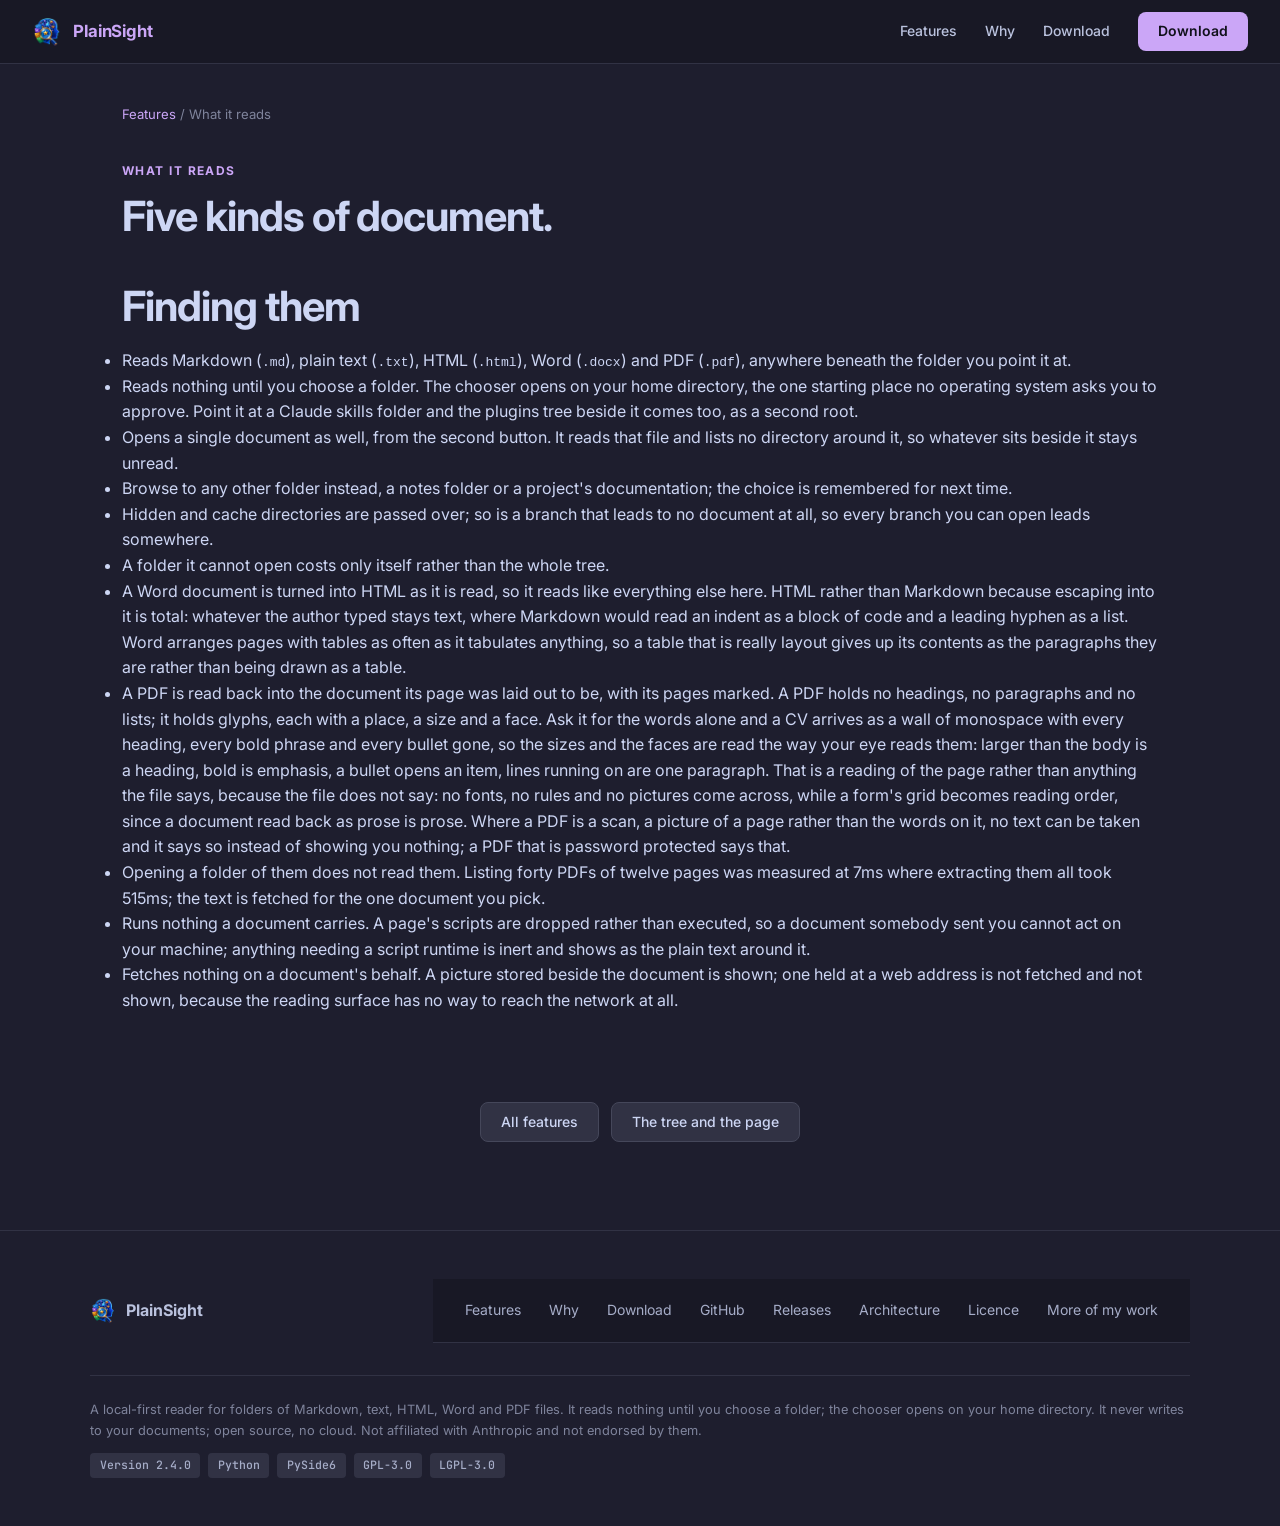
==== docs/documents.html @ 006ca3f9 "Link the rest of my work from every footer Every page's footer now ends with More of my work, leadin" ====
<!DOCTYPE html>
<html lang="en">
<head>
  <meta charset="UTF-8">
  <meta name="viewport" content="width=device-width, initial-scale=1.0">
  <title>PlainSight documents: what it reads and what each becomes</title>
  <meta name="description" content="What PlainSight reads and how: Markdown, text, HTML, Word and PDF beneath a folder you choose and what each becomes on the way to the pane. It runs nothing a document carries and fetches nothing on its behalf.">
  <link rel="canonical" href="https://ernster.dev/PlainSight/documents.html">
  <meta name="theme-color" content="#1e1e2e">
  <meta property="og:type" content="website">
  <meta property="og:site_name" content="PlainSight">
  <meta property="og:url" content="https://ernster.dev/PlainSight/documents.html">
  <meta property="og:title" content="PlainSight documents: what it reads and what each becomes">
  <meta property="og:description" content="What PlainSight reads and how: Markdown, text, HTML, Word and PDF beneath a folder you choose and what each becomes on the way to the pane. It runs nothing a document carries and fetches nothing on its behalf.">
  <meta property="og:image" content="https://ernster.dev/PlainSight/plainsight-512.png">
  <meta property="og:image:width" content="512">
  <meta property="og:image:height" content="512">
  <meta property="og:image:alt" content="PlainSight app icon">
  <meta property="og:locale" content="en_GB">
  <meta name="twitter:card" content="summary">
  <meta name="twitter:title" content="PlainSight documents: what it reads and what each becomes">
  <meta name="twitter:description" content="What PlainSight reads and how: Markdown, text, HTML, Word and PDF beneath a folder you choose and what each becomes on the way to the pane. It runs nothing a document carries and fetches nothing on its behalf.">
  <meta name="twitter:image" content="https://ernster.dev/PlainSight/plainsight-512.png">
  <link rel="icon" href="favicon.ico" sizes="any">
  <link rel="icon" type="image/png" sizes="32x32" href="favicon-32.png">
  <link rel="apple-touch-icon" href="apple-touch-icon.png">
  <link rel="preconnect" href="https://fonts.googleapis.com">
  <link rel="preconnect" href="https://fonts.gstatic.com" crossorigin>
  <link href="https://fonts.googleapis.com/css2?family=Inter:opsz,wght@14..32,300;14..32,400;14..32,500;14..32,600;14..32,700&family=JetBrains+Mono:wght@400;500&display=swap" rel="stylesheet">
  <link rel="stylesheet" href="styles.css">
</head>
<body>

<nav>
  <a class="nav-brand" href="./">
    <img src="plainsight-512.png" alt="PlainSight icon">
    <span>PlainSight</span>
  </a>
  <div class="nav-right">
    <a class="nav-link" href="features.html">Features</a>
    <a class="nav-link" href="why.html">Why</a>
    <a class="nav-link" href="download.html">Download</a>
    <a class="btn-primary" href="download.html">Download</a>
  </div>
</nav>

<div class="crumb"><a href="features.html">Features</a> <span aria-hidden="true">/</span> What it reads</div>

<section class="section">
  <div class="section-label">What it reads</div>
  <h1 class="section-title">Five kinds of document.</h1>

  <h2 class="section-title" style="margin-top:2.5rem;">Finding them</h2>
  <ul>
    <li>Reads Markdown (<code>.md</code>), plain text (<code>.txt</code>), HTML (<code>.html</code>), Word (<code>.docx</code>) and PDF (<code>.pdf</code>), anywhere beneath the folder you point it at.</li>
    <li>Reads nothing until you choose a folder. The chooser opens on your home directory, the one starting place no operating system asks you to approve. Point it at a Claude skills folder and the plugins tree beside it comes too, as a second root.</li>
    <li>Opens a single document as well, from the second button. It reads that file and lists no directory around it, so whatever sits beside it stays unread.</li>
    <li>Browse to any other folder instead, a notes folder or a project's documentation; the choice is remembered for next time.</li>
    <li>Hidden and cache directories are passed over; so is a branch that leads to no document at all, so every branch you can open leads somewhere.</li>
    <li>A folder it cannot open costs only itself rather than the whole tree.</li>
    <li>A Word document is turned into HTML as it is read, so it reads like everything else here. HTML rather than Markdown because escaping into it is total: whatever the author typed stays text, where Markdown would read an indent as a block of code and a leading hyphen as a list. Word arranges pages with tables as often as it tabulates anything, so a table that is really layout gives up its contents as the paragraphs they are rather than being drawn as a table.</li>
    <li>A PDF is read back into the document its page was laid out to be, with its pages marked. A PDF holds no headings, no paragraphs and no lists; it holds glyphs, each with a place, a size and a face. Ask it for the words alone and a CV arrives as a wall of monospace with every heading, every bold phrase and every bullet gone, so the sizes and the faces are read the way your eye reads them: larger than the body is a heading, bold is emphasis, a bullet opens an item, lines running on are one paragraph. That is a reading of the page rather than anything the file says, because the file does not say: no fonts, no rules and no pictures come across, while a form's grid becomes reading order, since a document read back as prose is prose. Where a PDF is a scan, a picture of a page rather than the words on it, no text can be taken and it says so instead of showing you nothing; a PDF that is password protected says that.</li>
    <li>Opening a folder of them does not read them. Listing forty PDFs of twelve pages was measured at 7ms where extracting them all took 515ms; the text is fetched for the one document you pick.</li>
    <li>Runs nothing a document carries. A page's scripts are dropped rather than executed, so a document somebody sent you cannot act on your machine; anything needing a script runtime is inert and shows as the plain text around it.</li>
    <li>Fetches nothing on a document's behalf. A picture stored beside the document is shown; one held at a web address is not fetched and not shown, because the reading surface has no way to reach the network at all.</li>
  </ul>
</section>

<section class="section onward">
  <p class="onward-links">
    <a class="btn-secondary" href="features.html">All features</a>
    <a class="btn-secondary" href="reading.html">The tree and the page</a>
  </p>
</section>

<footer>
  <div class="footer-inner">
    <div class="footer-top">
      <a class="footer-brand" href="./">
        <img src="plainsight-512.png" alt="PlainSight">
        <span>PlainSight</span>
      </a>
      <nav class="footer-links">
        <a href="features.html">Features</a>
        <a href="why.html">Why</a>
        <a href="download.html">Download</a>
        <a href="https://github.com/oernster/PlainSight">GitHub</a>
        <a href="https://github.com/oernster/PlainSight/releases">Releases</a>
        <a href="https://github.com/oernster/PlainSight/blob/main/ARCHITECTURE.md">Architecture</a>
        <a href="https://github.com/oernster/PlainSight/blob/main/LICENSE">Licence</a>
        <a href="https://ernster.dev">More of my work</a>
      </nav>
    </div>
    <div class="footer-bottom">
      <p>A local-first reader for folders of Markdown, text, HTML, Word and PDF files. It reads nothing until you choose a folder; the chooser opens on your home directory. It never writes to your documents; open source, no cloud. Not affiliated with Anthropic and not endorsed by them.</p>
      <div class="chips">
        <span class="chip">Version <!--VERSION-->2.4.0<!--/VERSION--></span>
        <span class="chip">Python</span>
        <span class="chip">PySide6</span>
        <span class="chip">GPL-3.0</span>
        <span class="chip">LGPL-3.0</span>
      </div>
    </div>
  </div>
</footer>

</body>
</html>
---- docs/styles.css ----
/* PlainSight site styles, shared by every page. Catppuccin Mocha. */

/* Catppuccin Mocha palette */
:root {
  --base:     #1e1e2e;
  --mantle:   #181825;
  --crust:    #11111b;
  --surface0: #313244;
  --surface1: #45475a;
  --surface2: #585b70;
  --overlay0: #6c7086;
  --overlay1: #7f849c;
  --subtext0: #a6adc8;
  --subtext1: #bac2de;
  --text:     #cdd6f4;
  --lavender: #b4befe;
  --blue:     #89b4fa;
  --sapphire: #74c7ec;
  --teal:     #94e2d5;
  --green:    #a6e3a1;
  --yellow:   #f9e2af;
  --peach:    #fab387;
  --maroon:   #eba0ac;
  --red:      #f38ba8;
  --mauve:    #cba6f7;
  --pink:     #f5c2e7;
  /* PlainSight's accent is the violet the application itself reads with. */
  --accent:        var(--mauve);
  --accent-rgb:    203, 166, 247;
}

*, *::before, *::after { box-sizing: border-box; margin: 0; padding: 0; }

html { scroll-behavior: smooth; }

body {
  font-family: 'Inter', system-ui, sans-serif;
  background: var(--base);
  color: var(--text);
  line-height: 1.6;
  -webkit-font-smoothing: antialiased;
}

/* Navigation */
nav {
  position: sticky;
  top: 0;
  z-index: 100;
  background: rgba(24, 24, 37, 0.88);
  backdrop-filter: blur(14px);
  -webkit-backdrop-filter: blur(14px);
  border-bottom: 1px solid var(--surface0);
  padding: 0 2rem;
  height: 64px;
  display: flex;
  align-items: center;
  justify-content: space-between;
}

.nav-brand { display: flex; align-items: center; gap: 0.7rem; text-decoration: none; }
.nav-brand img { width: 30px; height: 30px; }
.nav-brand span { font-size: 1.05rem; font-weight: 700; letter-spacing: -0.01em; color: var(--accent); }

.nav-right { display: flex; align-items: center; gap: 1.75rem; }
.nav-right a.nav-link {
  color: var(--subtext1);
  text-decoration: none;
  font-size: 0.875rem;
  font-weight: 500;
  transition: color 0.18s;
}
.nav-right a.nav-link:hover { color: var(--text); }

/* Buttons */
.btn-primary {
  display: inline-flex;
  align-items: center;
  gap: 0.45rem;
  background: var(--accent);
  color: var(--crust);
  text-decoration: none;
  font-weight: 600;
  font-size: 0.875rem;
  padding: 0.5rem 1.25rem;
  border-radius: 8px;
  transition: opacity 0.18s, transform 0.15s;
  white-space: nowrap;
}
.btn-primary:hover { opacity: 0.88; transform: translateY(-1px); }

.btn-secondary {
  display: inline-flex;
  align-items: center;
  gap: 0.45rem;
  background: var(--surface0);
  color: var(--text);
  text-decoration: none;
  font-weight: 500;
  font-size: 0.875rem;
  padding: 0.5rem 1.25rem;
  border-radius: 8px;
  border: 1px solid var(--surface1);
  transition: background 0.18s, transform 0.15s;
  white-space: nowrap;
}
.btn-secondary:hover { background: var(--surface1); transform: translateY(-1px); }

/* A button whose label is preceded by artwork rather than plain text. Sized in
   em against the button's own type, so the two stay in proportion if that type
   ever changes. At one line box the artwork could not be read, so the mark
   takes 1.8 times that and this button is deliberately taller than a text-only
   one beside it. display: block drops the inline descender space that would
   otherwise add a stray couple of pixels under the picture. */
.btn-secondary img {
  display: block;
  height: 2.7em;
  width: auto;
}


/* Hero */
.hero { max-width: 1100px; margin: 0 auto; padding: 5.5rem 2rem 3rem; text-align: center; }

.hero-icon {
  display: block;
  width: 168px;
  height: 168px;
  margin: 0 auto 2rem;
  filter: drop-shadow(0 22px 50px rgba(0, 0, 0, 0.5));
}

.badge {
  display: inline-flex;
  align-items: center;
  gap: 0.45rem;
  background: rgba(var(--accent-rgb), 0.12);
  border: 1px solid rgba(var(--accent-rgb), 0.3);
  color: var(--accent);
  font-size: 0.78rem;
  font-weight: 600;
  font-family: 'JetBrains Mono', monospace;
  padding: 0.3rem 0.9rem;
  border-radius: 99px;
  margin-bottom: 2rem;
  letter-spacing: 0.04em;
}
.badge-dot { width: 7px; height: 7px; border-radius: 50%; background: var(--accent); flex-shrink: 0; }

h1 {
  font-size: clamp(2.5rem, 6vw, 4.1rem);
  font-weight: 700;
  letter-spacing: -0.035em;
  line-height: 1.1;
  margin-bottom: 1.4rem;
}
h1 .accent { color: var(--accent); }

.hero-desc {
  font-size: 1.1rem;
  color: var(--subtext1);
  max-width: 600px;
  margin: 0 auto 2.75rem;
  line-height: 1.75;
}
.hero-desc strong { color: var(--text); font-weight: 600; }

.hero-cta { display: flex; gap: 1rem; justify-content: center; flex-wrap: wrap; margin-bottom: 4.5rem; }
.hero-cta .btn-primary, .hero-cta .btn-secondary { font-size: 0.975rem; padding: 0.7rem 1.75rem; }

.shot {
  border-radius: 16px;
  overflow: hidden;
  border: 1px solid var(--surface1);
  background: var(--crust);
  box-shadow:
    0 0 0 1px rgba(var(--accent-rgb), 0.06),
    0 36px 90px rgba(0, 0, 0, 0.7),
    0 0 120px rgba(var(--accent-rgb), 0.05);
}
.shot img { width: 100%; height: auto; display: block; }

.hero-shot { max-width: 620px; margin: 0 auto; }

/* Stats bar */
.stats-bar { background: var(--mantle); border-top: 1px solid var(--surface0); border-bottom: 1px solid var(--surface0); }
.stats-inner {
  max-width: 1100px;
  margin: 0 auto;
  padding: 2rem;
  display: flex;
  gap: 2rem;
  flex-wrap: wrap;
  justify-content: center;
  align-items: center;
}
.stat { text-align: center; padding: 0 1rem; }
.stat + .stat { border-left: 1px solid var(--surface1); }
.stat-value { font-size: 1.9rem; font-weight: 700; letter-spacing: -0.03em; color: var(--accent); line-height: 1; margin-bottom: 0.4rem; }
.stat-label { font-size: 0.8rem; color: var(--subtext0); font-weight: 500; letter-spacing: 0.02em; text-transform: uppercase; }

/* Section wrapper */
.section { max-width: 1100px; margin: 0 auto; padding: 5.5rem 2rem; }
.section-label {
  display: inline-block;
  color: var(--accent);
  font-size: 0.75rem;
  font-weight: 700;
  letter-spacing: 0.12em;
  text-transform: uppercase;
  margin-bottom: 0.75rem;
}
.section-title { font-size: clamp(1.8rem, 4vw, 2.6rem); font-weight: 700; letter-spacing: -0.025em; line-height: 1.2; margin-bottom: 1rem; }
.section-sub { font-size: 1.025rem; color: var(--subtext1); max-width: 560px; line-height: 1.75; margin-bottom: 3.5rem; }

/* Features grid */
/* Column counts stated outright rather than left to auto-fill, so the rule
   below can know when a last card would sit alone on its row. Each step is
   where three, then two, cards of at least 305px fit beside the section's
   own padding. */
.features-grid { display: grid; grid-template-columns: 1fr; gap: 1.25rem; }
@media (min-width: 700px) {
  .features-grid { grid-template-columns: repeat(2, 1fr); }
}
@media (min-width: 1020px) {
  .features-grid { grid-template-columns: repeat(3, 1fr); }
}
/* A last card left alone on its row spans it, reading as a closing note
   rather than a leftover; the same reasoning as .feat-wide below. */
@media (min-width: 700px) and (max-width: 1019px) {
  .features-grid > .feat:last-child:nth-child(odd) { grid-column: 1 / -1; }
}
@media (min-width: 1020px) {
  .features-grid > .feat:last-child:nth-child(3n+1) { grid-column: 1 / -1; }
}
.feat {
  background: var(--mantle);
  border: 1px solid var(--surface0);
  border-radius: 16px;
  padding: 1.75rem;
  transition: border-color 0.2s, transform 0.2s;
}
.feat:hover { border-color: var(--surface2); transform: translateY(-3px); }
.feat-icon {
  width: 44px;
  height: 44px;
  border-radius: 12px;
  display: flex;
  align-items: center;
  justify-content: center;
  margin-bottom: 1.1rem;
  flex-shrink: 0;
}
.ic-green  { background: rgba(166,227,161,0.15); color: var(--green); }
.ic-red    { background: rgba(243,139,168,0.15); color: var(--red); }
.ic-blue   { background: rgba(137,180,250,0.15); color: var(--blue); }
.ic-teal   { background: rgba(148,226,213,0.15); color: var(--teal); }
.ic-peach  { background: rgba(250,179,135,0.15); color: var(--peach); }
.ic-sapp   { background: rgba(116,199,236,0.15); color: var(--sapphire); }
.ic-lav    { background: rgba(180,190,254,0.15); color: var(--lavender); }
.ic-yellow { background: rgba(249,226,175,0.15); color: var(--yellow); }
.ic-mauve  { background: rgba(203,166,247,0.15); color: var(--mauve); }
.ic-pink   { background: rgba(245,194,231,0.15); color: var(--pink); }
/* A tenth card would sit alone on a fourth row, so it spans the grid and
   lays out horizontally, reading as a closing note rather than a leftover. */
.feat-wide { grid-column: 1 / -1; display: flex; align-items: center; gap: 1.25rem; }
.feat-wide .feat-icon { flex: 0 0 auto; margin-bottom: 0; }
.feat-wide .feat-wide-body { display: flex; flex-direction: column; gap: 0.35rem; }
.feat-wide h3 { margin: 0; }
.feat-wide p { margin: 0; }
@media (max-width: 700px) {
  .feat-wide { flex-direction: column; align-items: flex-start; gap: 0.75rem; }
}
.feat h3 { font-size: 0.975rem; font-weight: 600; color: var(--text); margin-bottom: 0.5rem; }
.feat p { font-size: 0.875rem; color: var(--subtext0); line-height: 1.65; }
/* A card holding several paragraphs shows the break between them. */
.feat p + p { margin-top: 0.75rem; }
/* A card can carry a list rather than a paragraph; it reads at the card's
   own size and colour, with its bullets kept inside the card. */
.feat ul { font-size: 0.875rem; color: var(--subtext0); line-height: 1.65; padding-left: 1.1rem; }
.feat li + li { margin-top: 0.5rem; }
/* The button that leads from a Features gateway card to its own page sits at
   the card's foot, so the cards line up whatever the length above them. */
.gateways .feat { display: flex; flex-direction: column; }
.gateways .feat .feat-cta { margin-top: auto; padding-top: 1.25rem; }

/* Where a detail page sits: its parent, then itself. The section after it
   gives up most of its top padding, since the trail already opens the page. */
.crumb {
  max-width: 1100px;
  margin: 0 auto;
  padding: 2.5rem 2rem 0;
  font-size: 0.82rem;
  color: var(--overlay1);
}
.crumb a { color: var(--accent); text-decoration: none; }
.crumb a:hover { text-decoration: underline; }
.crumb + .section { padding-top: 2rem; }
@media (max-width: 640px) {
  .crumb { padding: 2rem 1.25rem 0; }
}

/* The way on from the foot of a detail page: back to its parent, then its
   siblings. */
.onward { padding-top: 0; }
.onward-links { display: flex; flex-wrap: wrap; gap: 0.75rem; justify-content: center; }

.divider { max-width: 1100px; margin: 0 auto; height: 1px; background: var(--surface0); }

/* Split section (text + screenshot) */
.split-band { background: var(--mantle); border-top: 1px solid var(--surface0); border-bottom: 1px solid var(--surface0); }
.split-grid { display: grid; grid-template-columns: 1fr 1fr; gap: 4rem; align-items: center; }
.split-grid .split-text p { color: var(--subtext1); font-size: 1rem; line-height: 1.75; margin-bottom: 1.25rem; }
.split-grid .split-text ul { list-style: none; display: flex; flex-direction: column; gap: 0.6rem; margin-bottom: 1.5rem; }
.split-grid .split-text li { font-size: 0.925rem; color: var(--subtext1); line-height: 1.55; padding-left: 1.5rem; position: relative; }
.split-grid .split-text li::before {
  content: '';
  position: absolute;
  left: 0;
  top: 0.55em;
  width: 7px;
  height: 7px;
  border-radius: 2px;
  background: var(--accent);
}

/* Code block */
.code-block { background: var(--crust); border: 1px solid var(--surface0); border-radius: 14px; overflow: hidden; }
.code-block-head {
  background: var(--surface0);
  padding: 0.55rem 1rem;
  font-size: 0.775rem;
  color: var(--subtext0);
  font-family: 'JetBrains Mono', monospace;
  display: flex;
  align-items: center;
  gap: 0.5rem;
  border-bottom: 1px solid var(--surface1);
}
.code-block pre {
  padding: 1.25rem;
  font-family: 'JetBrains Mono', monospace;
  font-size: 0.81rem;
  line-height: 1.8;
  color: var(--text);
  overflow-x: auto;
}
.tc { color: var(--overlay1); }
.tk { color: var(--blue); }
.ta { color: var(--green); }
.tf { color: var(--peach); }
.ts { color: var(--teal); }

.cli-grid { display: grid; grid-template-columns: 1fr 1fr; gap: 1.5rem; align-items: start; }

/* Architecture */
.arch-figure {
  display: block;
  width: 100%;
  max-width: 880px;
  margin: 1.75rem auto 0;
  background: var(--mantle);
  border: 1px solid var(--surface0);
  border-radius: 14px;
  padding: 1.75rem;
}
.arch-figure svg { width: 100%; height: auto; display: block; }

/* Install */
.install-band { background: var(--mantle); border-top: 1px solid var(--surface0); border-bottom: 1px solid var(--surface0); }
.install-grid { display: grid; grid-template-columns: 1fr 1fr; gap: 4rem; align-items: start; }
.install-grid .install-text p { color: var(--subtext1); font-size: 0.95rem; line-height: 1.7; margin-bottom: 1.75rem; }
.install-grid .install-text .note { margin-top: 1.25rem; font-size: 0.8rem; color: var(--overlay1); }
code.inline { font-family: 'JetBrains Mono', monospace; font-size: 0.82rem; color: var(--peach); }

/* Download */
#download .section-sub { margin-bottom: 1.25rem; }
.dl-version {
  display: block;
  width: fit-content;
  margin-left: auto;
  margin-right: auto;
  margin-top: 4px;
  font-size: 14px;
  color: var(--accent);
  border: 1px solid var(--surface1);
  border-radius: 999px;
  padding: 4px 14px;
}
.downloads {
  display: grid;
  grid-template-columns: repeat(auto-fit, minmax(260px, 1fr));
  gap: 16px;
  margin-top: 28px;
}
.dl-card {
  background: var(--crust);
  border: 1px solid var(--surface0);
  border-radius: 16px;
  padding: 24px 20px;
  text-align: center;
  display: flex;
  flex-direction: column;
  gap: 6px;
}
.dl-card .ico { font-size: 30px; }
.dl-card h3 { margin: 4px 0 0; font-size: 18px; font-weight: 600; }
.dl-card .req { color: var(--subtext0); font-size: 13px; margin: 0; }
.dl-card .btn-primary { margin: 14px auto 4px; }
.dl-card .meta {
  color: var(--subtext0);
  font-size: 12.5px;
  min-height: 1.2em;
  margin: 0;
}
.dl-card .how { color: var(--subtext0); font-size: 13px; margin: 8px 0 0; }
.dl-card code {
  background: var(--surface0);
  border: 1px solid var(--surface1);
  border-radius: 6px;
  padding: 1px 6px;
  font-size: 12px;
  font-family: 'JetBrains Mono', monospace;
  color: var(--peach);
}
.dl-links {
  text-align: center;
  color: var(--subtext0);
  font-size: 14px;
  margin: 18px 0 0;
}
.dl-links a { color: var(--accent); text-decoration: none; }
.dl-links a:hover { text-decoration: underline; }

/* Footer */
footer { border-top: 1px solid var(--surface0); padding: 3rem 2rem; }
.footer-inner { max-width: 1100px; margin: 0 auto; }
.footer-top { display: flex; align-items: center; justify-content: space-between; flex-wrap: wrap; gap: 1.5rem; margin-bottom: 2rem; }
.footer-brand { display: flex; align-items: center; gap: 0.6rem; text-decoration: none; }
.footer-brand img { width: 26px; height: 26px; }
.footer-brand span { font-size: 1rem; font-weight: 700; color: var(--subtext1); }
.footer-links { display: flex; gap: 1.75rem; flex-wrap: wrap; }
.footer-links a { color: var(--subtext0); text-decoration: none; font-size: 0.875rem; transition: color 0.18s; }
.footer-links a:hover { color: var(--text); }
.footer-bottom { border-top: 1px solid var(--surface0); padding-top: 1.5rem; display: flex; align-items: center; justify-content: space-between; flex-wrap: wrap; gap: 0.75rem; }
.footer-bottom p { font-size: 0.8rem; color: var(--overlay1); }
.footer-bottom .chips { display: flex; gap: 0.5rem; flex-wrap: wrap; }
.chip { background: var(--surface0); color: var(--subtext0); font-size: 0.72rem; font-weight: 500; padding: 0.2rem 0.6rem; border-radius: 4px; font-family: 'JetBrains Mono', monospace; }

/* Screenshot caption */
.shot-caption { text-align: center; font-size: 0.82rem; color: var(--overlay1); margin-top: 0.85rem; }

/* Responsive */
@media (max-width: 768px) {
  .split-grid, .install-grid, .cli-grid { grid-template-columns: 1fr; gap: 2.5rem; }
}
@media (max-width: 640px) {
  nav { padding: 0 1rem; }
  .nav-right .nav-link { display: none; }
  .hero { padding: 3rem 1.25rem 2rem; }
  .section { padding: 3.5rem 1.25rem; }
  .features-grid { grid-template-columns: 1fr; }
  .stat + .stat { border-left: none; border-top: 1px solid var(--surface1); }
  .stats-inner { flex-direction: column; gap: 1.25rem; }
}

/* Entrance animation */
@keyframes fadeUp { from { opacity: 0; transform: translateY(18px); } to { opacity: 1; transform: translateY(0); } }
.fade { animation: fadeUp 0.52s ease both; }
.d1 { animation-delay: 0.08s; }
.d2 { animation-delay: 0.18s; }
.d3 { animation-delay: 0.28s; }
.d4 { animation-delay: 0.38s; }

/* Prose pages (why.html) */
.prose p {
  color: var(--subtext1);
  font-size: 1.025rem;
  max-width: 820px;
  line-height: 1.75;
  margin-bottom: 1.25rem;
}
.prose a { color: var(--accent); text-decoration: none; }
.prose a:hover { text-decoration: underline; }
.cta-row { display: flex; gap: 1rem; flex-wrap: wrap; margin-top: 2rem; }
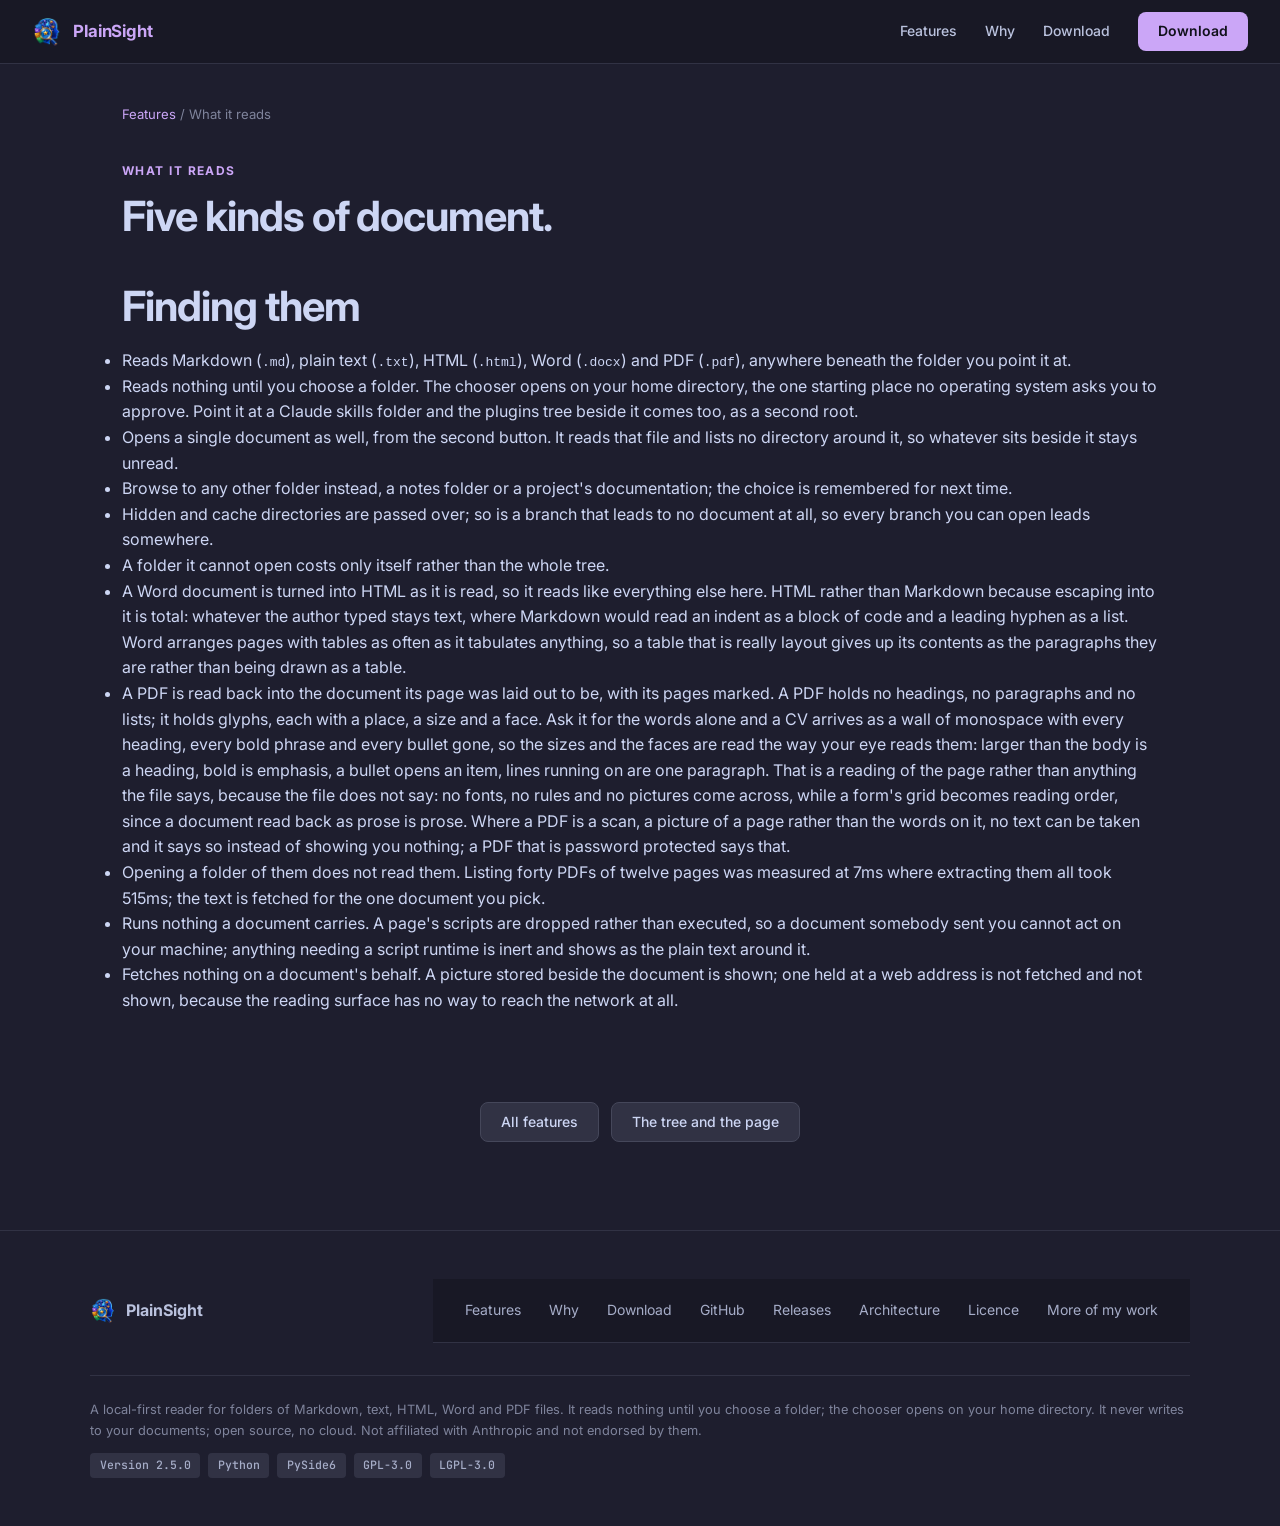
==== commit 9e6ce054: "Bump the minor version and hold the docs and site to the code Cut DECISIONS-TRADEOFFS.md back to the" ====
--- a/docs/documents.html
+++ b/docs/documents.html
@@ -27,7 +27,7 @@
   <link rel="preconnect" href="https://fonts.googleapis.com">
   <link rel="preconnect" href="https://fonts.gstatic.com" crossorigin>
   <link href="https://fonts.googleapis.com/css2?family=Inter:opsz,wght@14..32,300;14..32,400;14..32,500;14..32,600;14..32,700&family=JetBrains+Mono:wght@400;500&display=swap" rel="stylesheet">
-  <link rel="stylesheet" href="styles.css">
+  <link rel="stylesheet" href="styles.css?v=86b3f561a8">
 </head>
 <body>
 
@@ -94,7 +94,7 @@
     <div class="footer-bottom">
       <p>A local-first reader for folders of Markdown, text, HTML, Word and PDF files. It reads nothing until you choose a folder; the chooser opens on your home directory. It never writes to your documents; open source, no cloud. Not affiliated with Anthropic and not endorsed by them.</p>
       <div class="chips">
-        <span class="chip">Version <!--VERSION-->2.4.0<!--/VERSION--></span>
+        <span class="chip">Version <!--VERSION-->2.5.0<!--/VERSION--></span>
         <span class="chip">Python</span>
         <span class="chip">PySide6</span>
         <span class="chip">GPL-3.0</span>
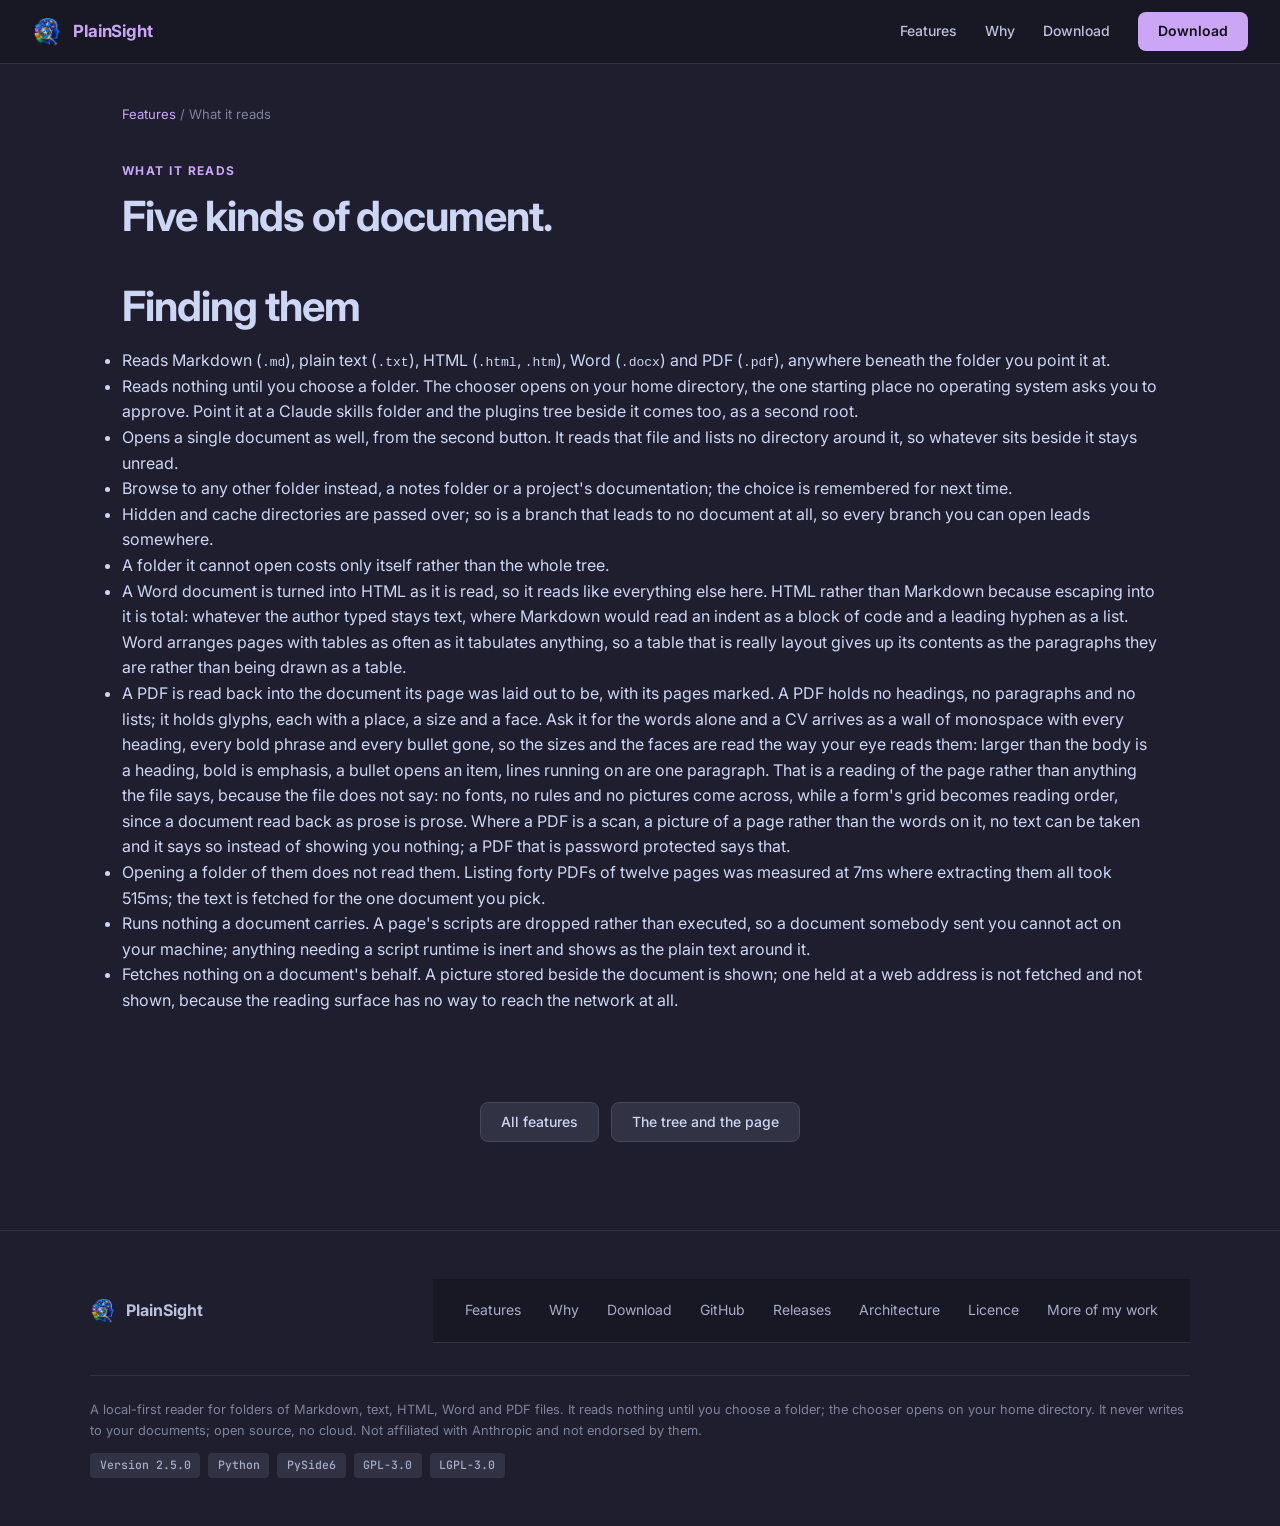
==== commit 15d4bbfc: "Hold the design and decisions records to how each platform is really built The design plan said all " ====
--- a/docs/documents.html
+++ b/docs/documents.html
@@ -52,7 +52,7 @@
 
   <h2 class="section-title" style="margin-top:2.5rem;">Finding them</h2>
   <ul>
-    <li>Reads Markdown (<code>.md</code>), plain text (<code>.txt</code>), HTML (<code>.html</code>), Word (<code>.docx</code>) and PDF (<code>.pdf</code>), anywhere beneath the folder you point it at.</li>
+    <li>Reads Markdown (<code>.md</code>), plain text (<code>.txt</code>), HTML (<code>.html</code>, <code>.htm</code>), Word (<code>.docx</code>) and PDF (<code>.pdf</code>), anywhere beneath the folder you point it at.</li>
     <li>Reads nothing until you choose a folder. The chooser opens on your home directory, the one starting place no operating system asks you to approve. Point it at a Claude skills folder and the plugins tree beside it comes too, as a second root.</li>
     <li>Opens a single document as well, from the second button. It reads that file and lists no directory around it, so whatever sits beside it stays unread.</li>
     <li>Browse to any other folder instead, a notes folder or a project's documentation; the choice is remembered for next time.</li>
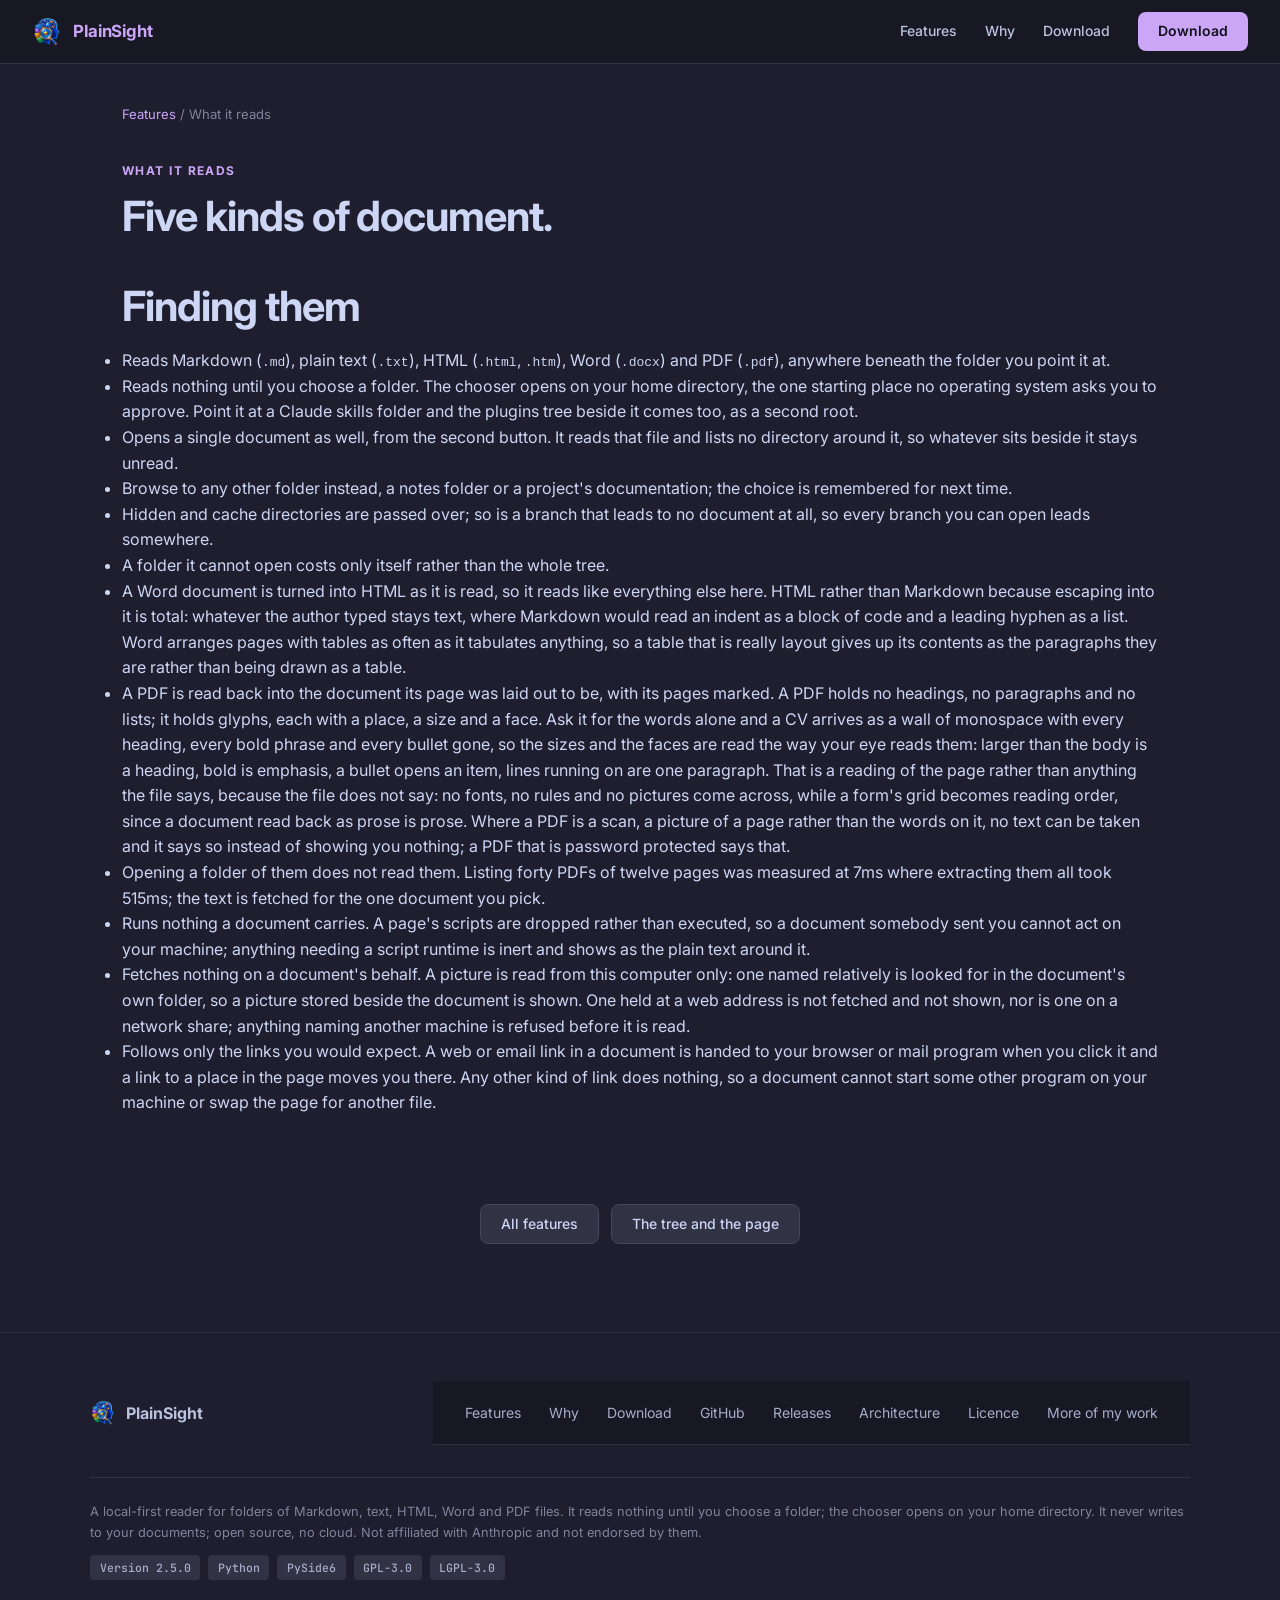
==== commit 4eec4b1b: "Keep the reading surface off the network and turn the write guard into an allowlist Pictures load on" ====
--- a/docs/documents.html
+++ b/docs/documents.html
@@ -62,7 +62,8 @@
     <li>A PDF is read back into the document its page was laid out to be, with its pages marked. A PDF holds no headings, no paragraphs and no lists; it holds glyphs, each with a place, a size and a face. Ask it for the words alone and a CV arrives as a wall of monospace with every heading, every bold phrase and every bullet gone, so the sizes and the faces are read the way your eye reads them: larger than the body is a heading, bold is emphasis, a bullet opens an item, lines running on are one paragraph. That is a reading of the page rather than anything the file says, because the file does not say: no fonts, no rules and no pictures come across, while a form's grid becomes reading order, since a document read back as prose is prose. Where a PDF is a scan, a picture of a page rather than the words on it, no text can be taken and it says so instead of showing you nothing; a PDF that is password protected says that.</li>
     <li>Opening a folder of them does not read them. Listing forty PDFs of twelve pages was measured at 7ms where extracting them all took 515ms; the text is fetched for the one document you pick.</li>
     <li>Runs nothing a document carries. A page's scripts are dropped rather than executed, so a document somebody sent you cannot act on your machine; anything needing a script runtime is inert and shows as the plain text around it.</li>
-    <li>Fetches nothing on a document's behalf. A picture stored beside the document is shown; one held at a web address is not fetched and not shown, because the reading surface has no way to reach the network at all.</li>
+    <li>Fetches nothing on a document's behalf. A picture is read from this computer only: one named relatively is looked for in the document's own folder, so a picture stored beside the document is shown. One held at a web address is not fetched and not shown, nor is one on a network share; anything naming another machine is refused before it is read.</li>
+    <li>Follows only the links you would expect. A web or email link in a document is handed to your browser or mail program when you click it and a link to a place in the page moves you there. Any other kind of link does nothing, so a document cannot start some other program on your machine or swap the page for another file.</li>
   </ul>
 </section>
 
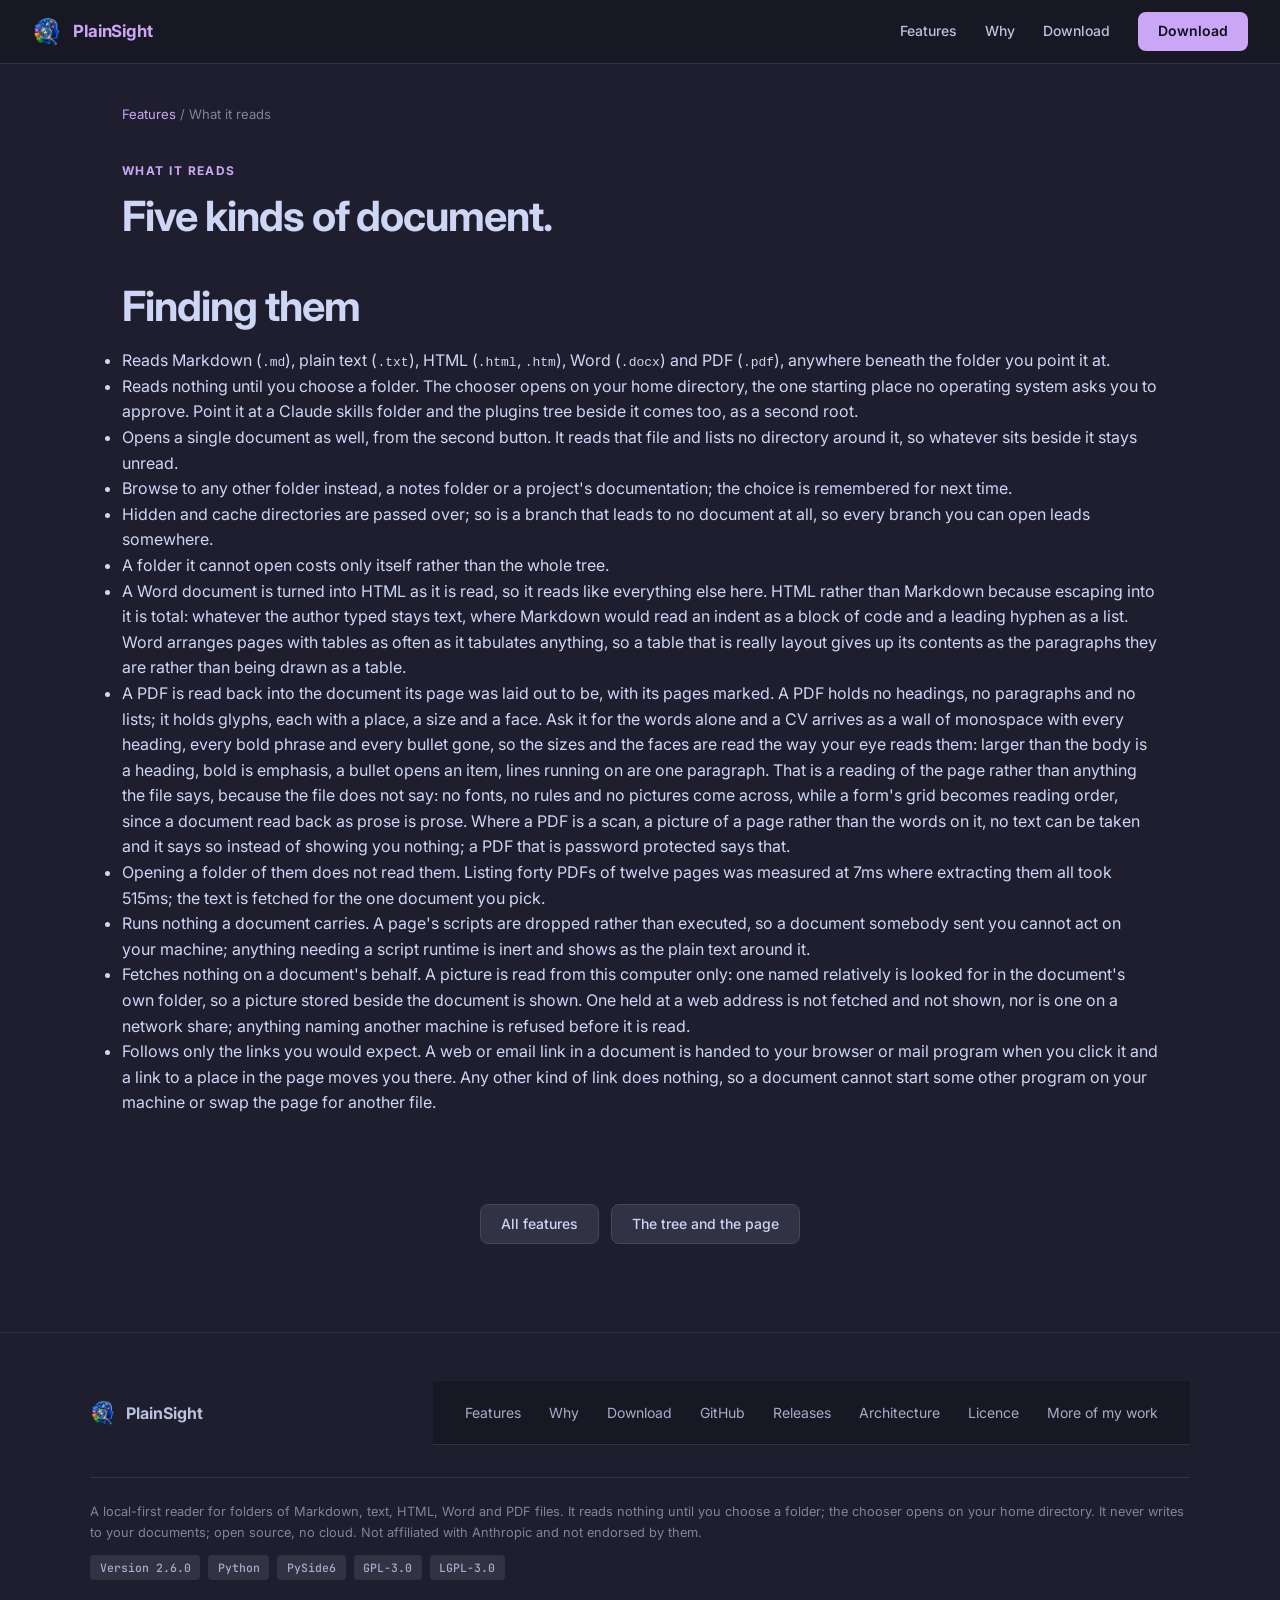
==== commit a486986e: "Bump the minor version for the round two audit fixes" ====
--- a/docs/documents.html
+++ b/docs/documents.html
@@ -95,7 +95,7 @@
     <div class="footer-bottom">
       <p>A local-first reader for folders of Markdown, text, HTML, Word and PDF files. It reads nothing until you choose a folder; the chooser opens on your home directory. It never writes to your documents; open source, no cloud. Not affiliated with Anthropic and not endorsed by them.</p>
       <div class="chips">
-        <span class="chip">Version <!--VERSION-->2.5.0<!--/VERSION--></span>
+        <span class="chip">Version <!--VERSION-->2.6.0<!--/VERSION--></span>
         <span class="chip">Python</span>
         <span class="chip">PySide6</span>
         <span class="chip">GPL-3.0</span>
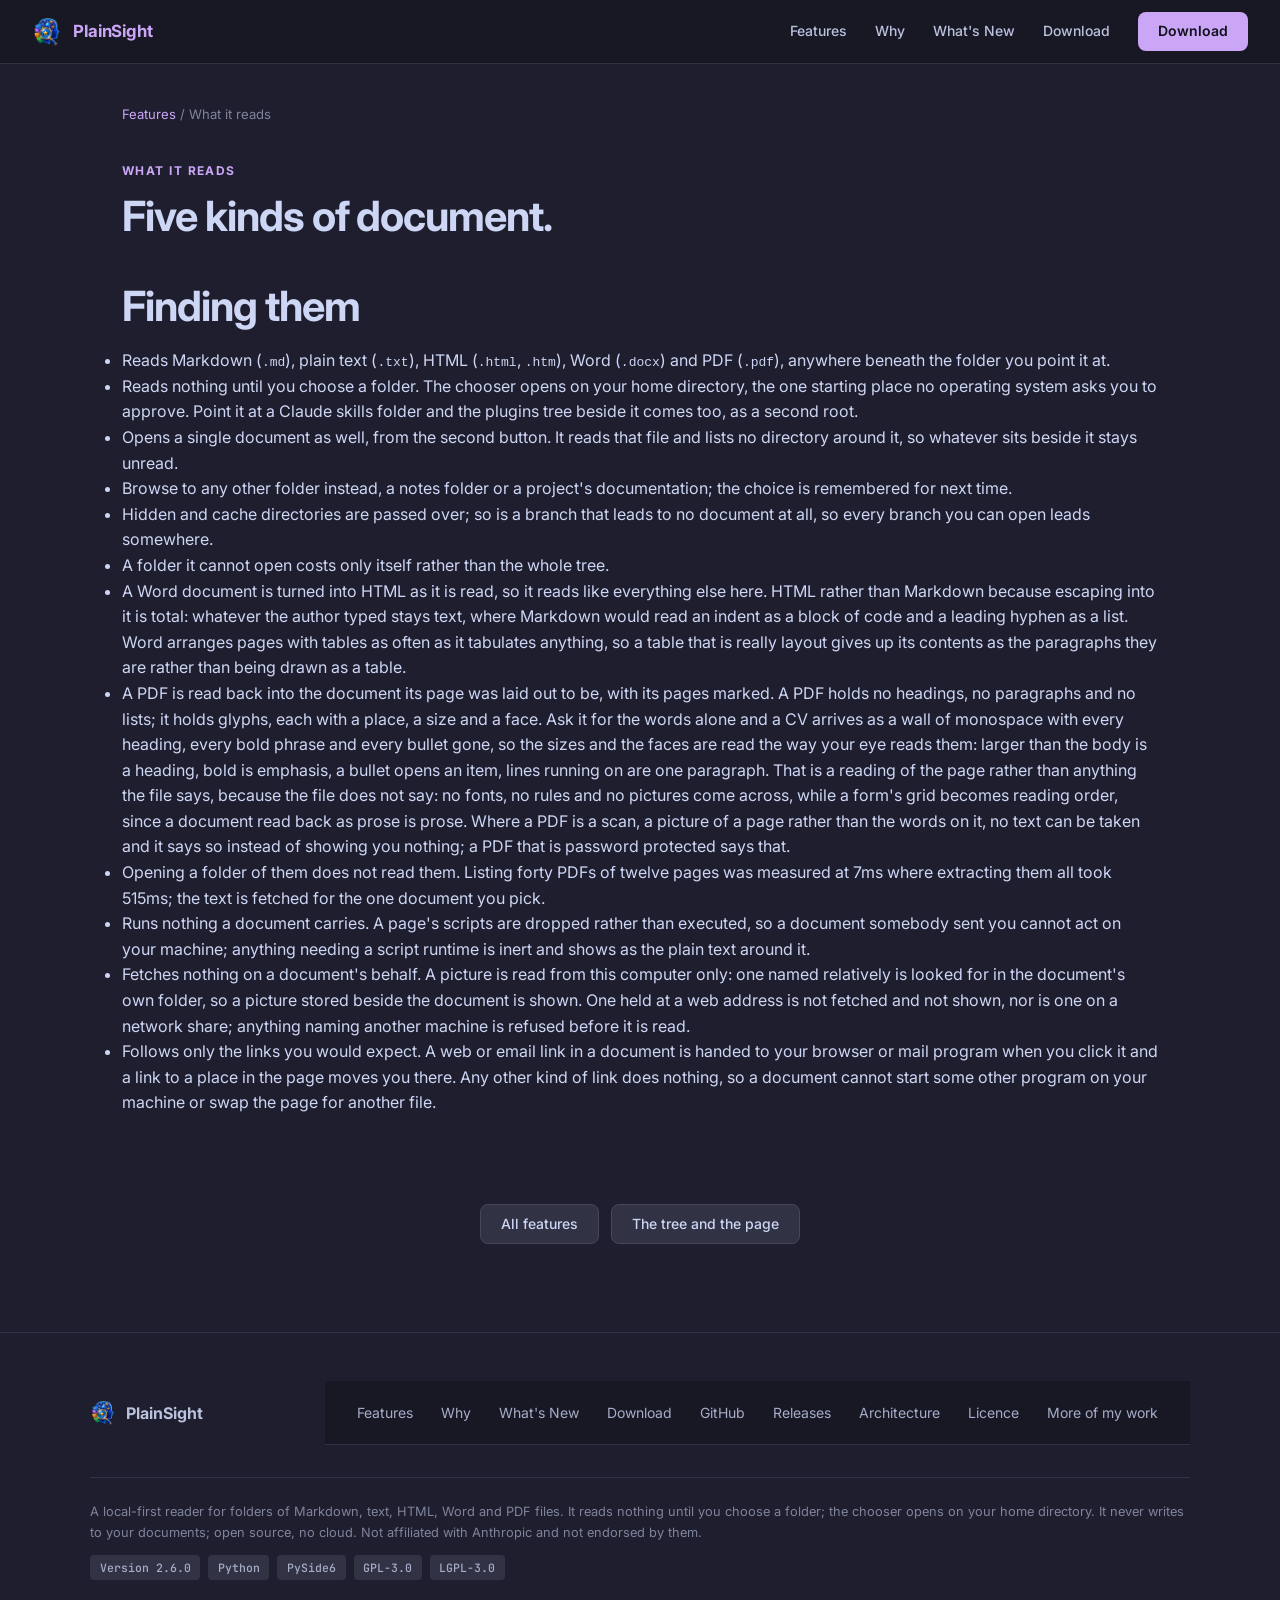
==== commit 143e1fe2: "Add a What's New page to the site One entry per published release, newest first, with no dates. Ever" ====
--- a/docs/documents.html
+++ b/docs/documents.html
@@ -27,7 +27,9 @@
   <link rel="preconnect" href="https://fonts.googleapis.com">
   <link rel="preconnect" href="https://fonts.gstatic.com" crossorigin>
   <link href="https://fonts.googleapis.com/css2?family=Inter:opsz,wght@14..32,300;14..32,400;14..32,500;14..32,600;14..32,700&family=JetBrains+Mono:wght@400;500&display=swap" rel="stylesheet">
-  <link rel="stylesheet" href="styles.css?v=86b3f561a8">
+  <link rel="stylesheet" href="styles.css?v=5fb17ae258">
+<script>window.goatcounter = {path: function (p) { return location.host + p }}</script>
+<script data-goatcounter="https://oernster.goatcounter.com/count" async src="https://gc.zgo.at/count.js"></script>
 </head>
 <body>
 
@@ -39,6 +41,7 @@
   <div class="nav-right">
     <a class="nav-link" href="features.html">Features</a>
     <a class="nav-link" href="why.html">Why</a>
+    <a class="nav-link" href="whats-new.html">What's New</a>
     <a class="nav-link" href="download.html">Download</a>
     <a class="btn-primary" href="download.html">Download</a>
   </div>
@@ -84,6 +87,7 @@
       <nav class="footer-links">
         <a href="features.html">Features</a>
         <a href="why.html">Why</a>
+        <a href="whats-new.html">What's New</a>
         <a href="download.html">Download</a>
         <a href="https://github.com/oernster/PlainSight">GitHub</a>
         <a href="https://github.com/oernster/PlainSight/releases">Releases</a>
--- a/docs/styles.css
+++ b/docs/styles.css
@@ -449,6 +449,61 @@
 /* Screenshot caption */
 .shot-caption { text-align: center; font-size: 0.82rem; color: var(--overlay1); margin-top: 0.85rem; }
 
+/* Changelog (whats-new.html): one card per release, newest first. A column
+   never asks for more than the width there is, so a phone shows one card per
+   row without scrolling sideways. */
+.changelog-grid {
+  display: grid;
+  grid-template-columns: repeat(auto-fill, minmax(min(340px, 100%), 1fr));
+  gap: 1.25rem;
+}
+.cl-entry {
+  background: var(--mantle);
+  border: 1px solid var(--surface0);
+  border-radius: 16px;
+  padding: 1.75rem;
+}
+.ver-tag {
+  display: inline-flex;
+  align-items: center;
+  background: rgba(var(--accent-rgb), 0.12);
+  border: 1px solid rgba(var(--accent-rgb), 0.25);
+  color: var(--accent);
+  font-size: 0.775rem;
+  font-weight: 600;
+  font-family: 'JetBrains Mono', monospace;
+  padding: 0.25rem 0.75rem;
+  border-radius: 6px;
+  margin-bottom: 1rem;
+  letter-spacing: 0.03em;
+}
+.cl-entry h3 {
+  font-size: 1rem;
+  font-weight: 600;
+  color: var(--text);
+  margin-bottom: 0.9rem;
+  line-height: 1.3;
+}
+.cl-entry ul { list-style: none; display: flex; flex-direction: column; gap: 0.5rem; }
+.cl-entry li {
+  font-size: 0.875rem;
+  color: var(--subtext1);
+  line-height: 1.55;
+  padding-left: 1.2rem;
+  position: relative;
+}
+.cl-entry li::before {
+  content: '';
+  position: absolute;
+  left: 0;
+  top: 0.55em;
+  width: 5px;
+  height: 5px;
+  border-radius: 50%;
+  background: var(--accent);
+  opacity: 0.65;
+}
+
 /* Responsive */
 @media (max-width: 768px) {
   .split-grid, .install-grid, .cli-grid { grid-template-columns: 1fr; gap: 2.5rem; }
